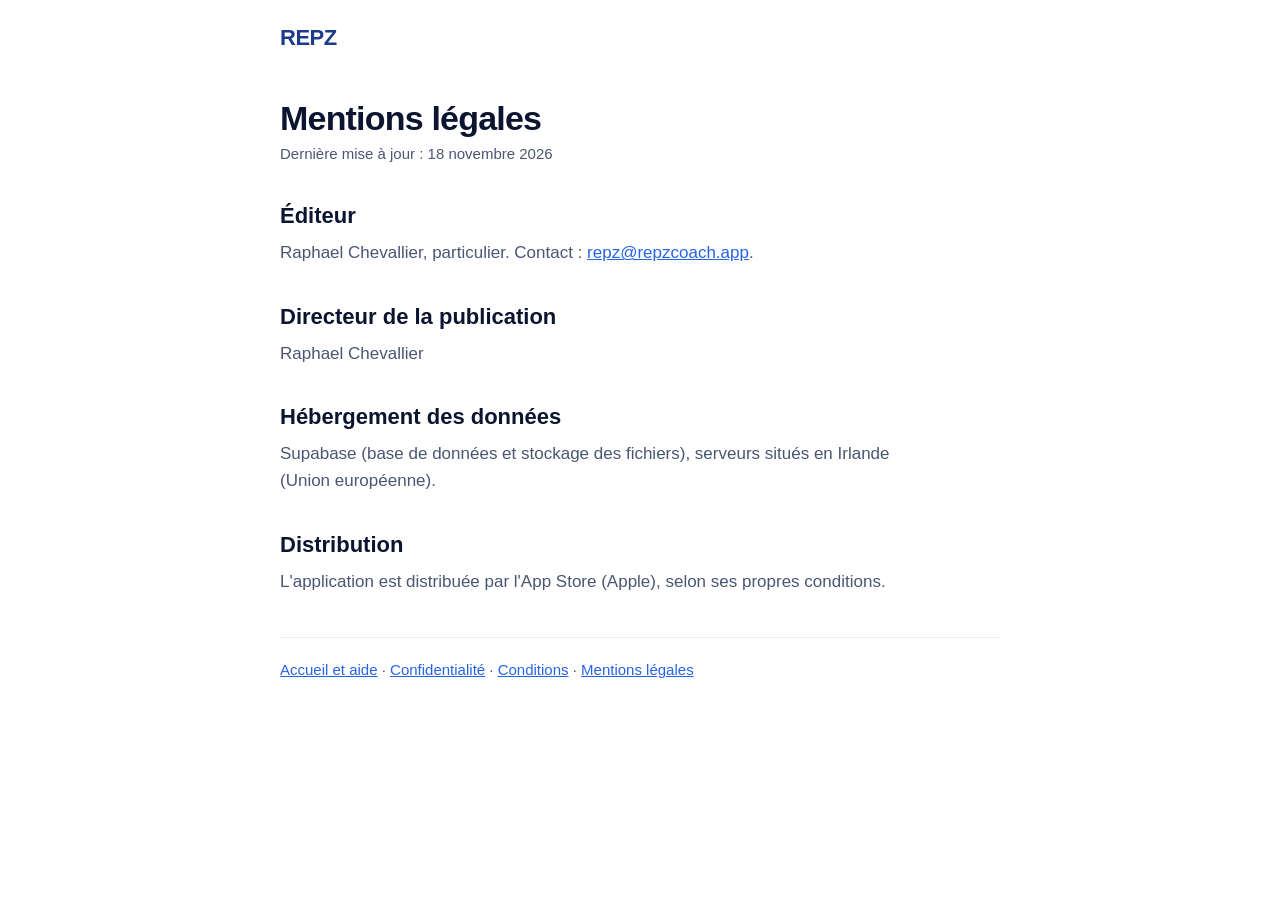
==== mentions-legales.html @ be411c52 "Site REPZ : aide et contact, confidentialité, conditions, mentions légales Co-Authored-By: Claude Op" ====
<!doctype html>
<html lang="fr">
  <head>
    <meta charset="utf-8" />
    <meta name="viewport" content="width=device-width, initial-scale=1" />
    <title>Mentions légales · REPZ</title>
    <meta name="description" content="Mentions légales de l'application REPZ." />
    <link rel="icon" href="favicon.png" />
    <link rel="stylesheet" href="style.css" />
  </head>
  <body>
    <header class="bar">
      <a class="brand" href="./">REPZ</a>
    </header>
    <main class="doc">
      <h1>Mentions légales</h1>
      <p class="updated">Dernière mise à jour : 18 novembre 2026</p>

      <h2>Éditeur</h2>
      <p>Raphael Chevallier, particulier. Contact : <a href="mailto:repz@repzcoach.app">repz@repzcoach.app</a>.</p>

      <h2>Directeur de la publication</h2>
      <p>Raphael Chevallier</p>

      <h2>Hébergement des données</h2>
      <p>Supabase (base de données et stockage des fichiers), serveurs situés en Irlande (Union européenne).</p>

      <h2>Distribution</h2>
      <p>L'application est distribuée par l'App Store (Apple), selon ses propres conditions.</p>
    </main>
    <footer class="foot">
      <a href="./">Accueil et aide</a> · <a href="confidentialite.html">Confidentialité</a> · <a href="conditions.html">Conditions</a> · <a href="mentions-legales.html">Mentions légales</a>
    </footer>
  </body>
</html>
---- style.css ----
:root {
  --bg: #ffffff;
  --soft: #f1f6fe;
  --line: #e6edf8;
  --text: #0b1530;
  --muted: #4a5672;
  --blue: #2563eb;
  --navy: #1e3a8a;
  color-scheme: light;
}
@media (prefers-color-scheme: dark) {
  :root {
    --bg: #0e0f12;
    --soft: #1a1c21;
    --line: #2a2d34;
    --text: #f2f4f8;
    --muted: #a3acbd;
    --blue: #60a5fa;
    --navy: #93c5fd;
    color-scheme: dark;
  }
}
* { box-sizing: border-box; }
body {
  margin: 0;
  padding-inline: 16px;
  background: var(--bg);
  color: var(--text);
  font: 17px/1.6 -apple-system, BlinkMacSystemFont, 'Segoe UI', Roboto, Helvetica, Arial, sans-serif;
}
a { color: var(--blue); }
.bar, main, .foot { max-width: 720px; margin-inline: auto; }
.bar { padding-block: 20px; }
.brand { font-weight: 900; font-size: 22px; letter-spacing: -0.5px; color: var(--navy); text-decoration: none; }
.hero { padding-block: 32px 16px; }
.hero .icon { border-radius: 22px; display: block; }
.hero h1 { font-size: clamp(30px, 6vw, 44px); line-height: 1.1; letter-spacing: -1px; margin: 24px 0 12px; text-wrap: balance; }
.hero p { color: var(--muted); font-size: 19px; margin: 0; }
.doc { padding-block: 16px 32px; }
.doc h1 { font-size: 34px; letter-spacing: -0.8px; line-height: 1.15; margin: 8px 0 4px; }
.doc h2 { font-size: 22px; margin: 32px 0 6px; }
.doc h3 { font-size: 18px; margin: 22px 0 4px; }
.doc p { margin: 0 0 10px; color: var(--muted); max-width: 65ch; }
.updated { font-size: 15px; }
.foot { border-top: 1px solid var(--line); padding-block: 20px 40px; font-size: 15px; color: var(--muted); }
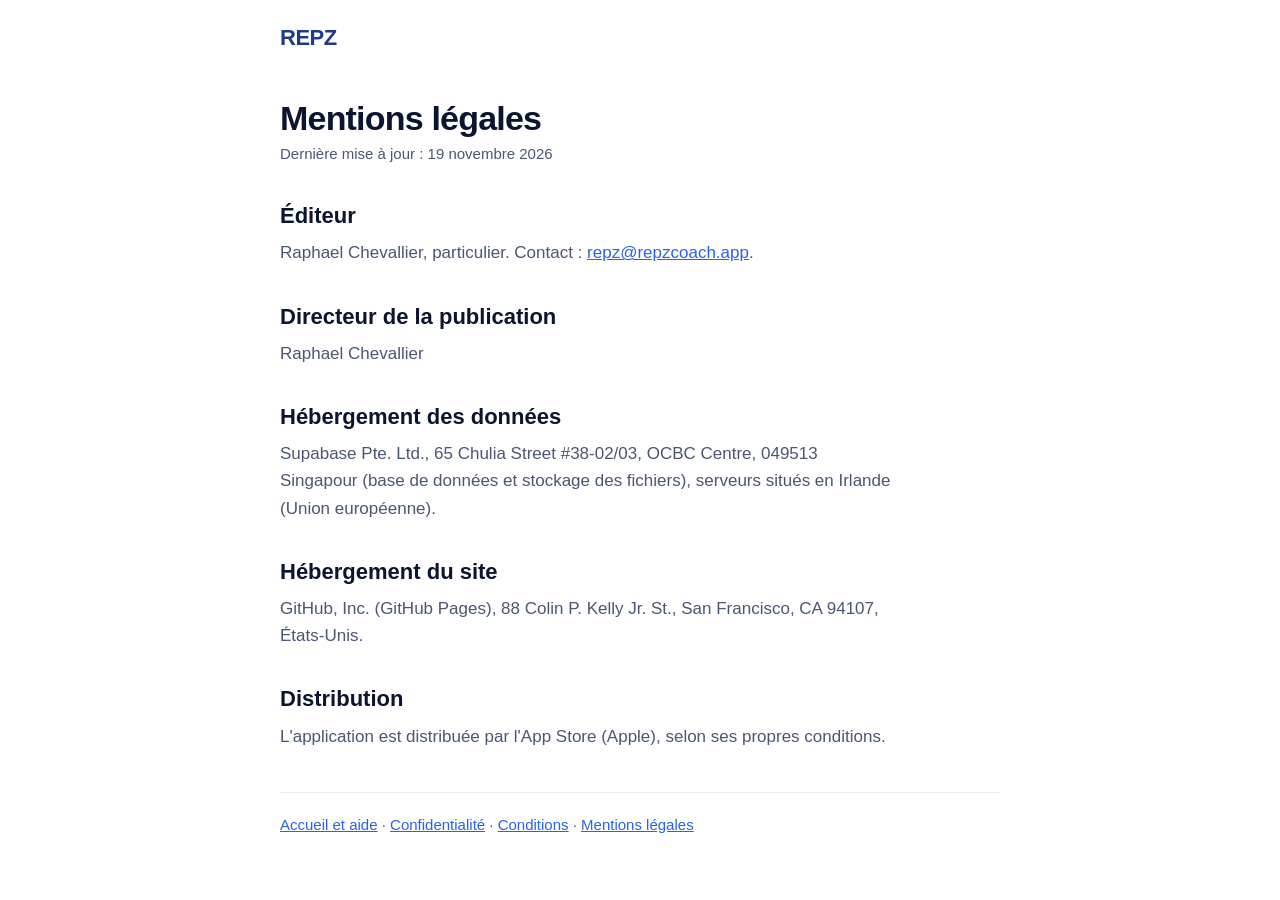
==== commit f824a26a: "Mentions légales et confidentialité : hébergeurs, Open Food Facts, dates Co-Authored-By: Claude Opus" ====
--- a/mentions-legales.html
+++ b/mentions-legales.html
@@ -14,7 +14,7 @@
     </header>
     <main class="doc">
       <h1>Mentions légales</h1>
-      <p class="updated">Dernière mise à jour : 18 novembre 2026</p>
+      <p class="updated">Dernière mise à jour : 19 novembre 2026</p>
 
       <h2>Éditeur</h2>
       <p>Raphael Chevallier, particulier. Contact : <a href="mailto:repz@repzcoach.app">repz@repzcoach.app</a>.</p>
@@ -23,7 +23,10 @@
       <p>Raphael Chevallier</p>
 
       <h2>Hébergement des données</h2>
-      <p>Supabase (base de données et stockage des fichiers), serveurs situés en Irlande (Union européenne).</p>
+      <p>Supabase Pte. Ltd., 65 Chulia Street #38-02/03, OCBC Centre, 049513 Singapour (base de données et stockage des fichiers), serveurs situés en Irlande (Union européenne).</p>
+
+      <h2>Hébergement du site</h2>
+      <p>GitHub, Inc. (GitHub Pages), 88 Colin P. Kelly Jr. St., San Francisco, CA 94107, États-Unis.</p>
 
       <h2>Distribution</h2>
       <p>L'application est distribuée par l'App Store (Apple), selon ses propres conditions.</p>
